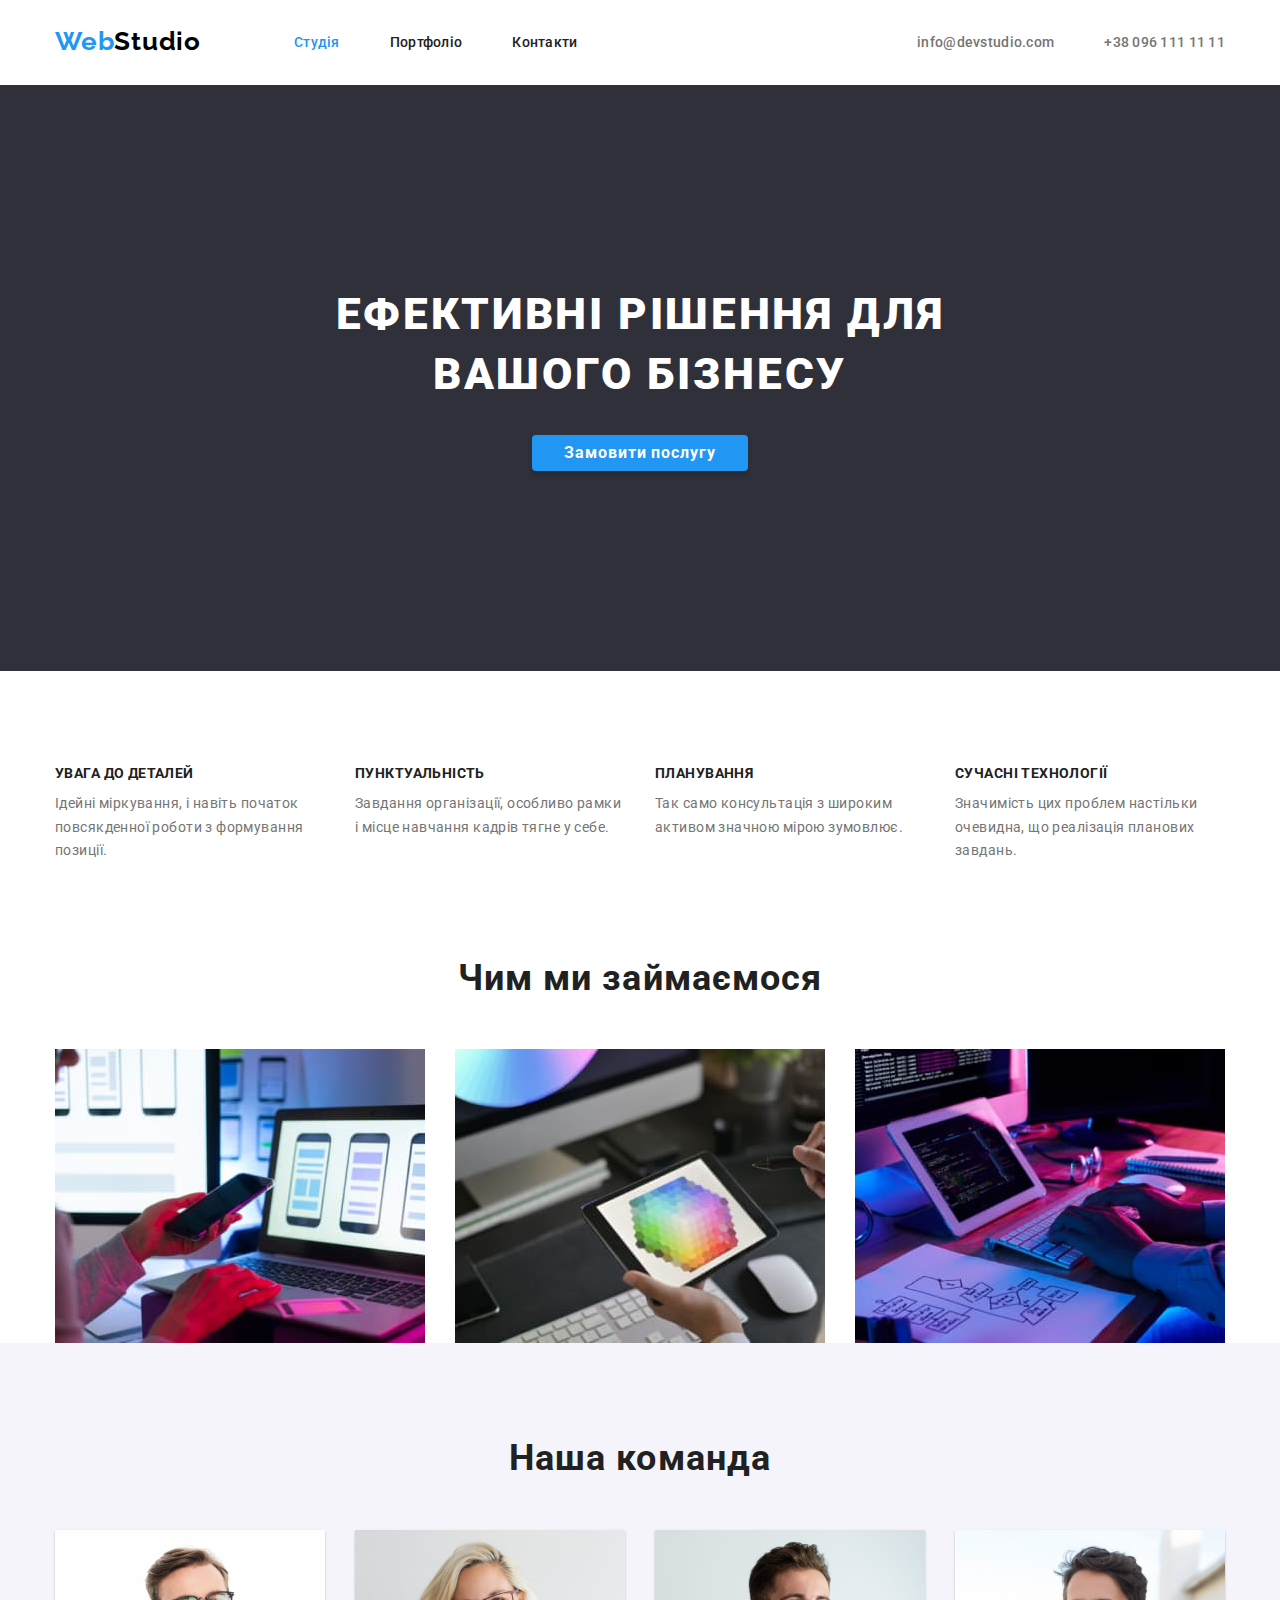
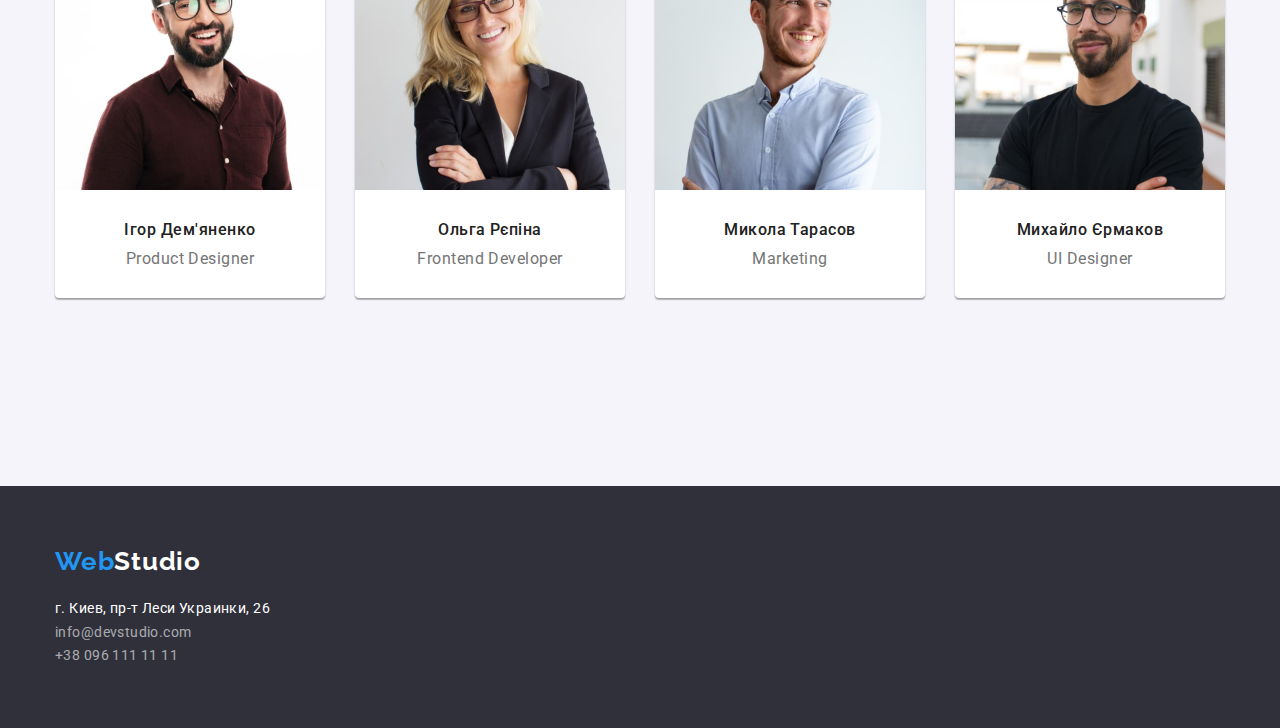
==== index.html @ 9af9db4b "dz3 positioning" ====
<!DOCTYPE html>
<html lang="uk">
  <head>
    <meta charset="UTF-8" />
    <meta http-equiv="X-UA-Compatible" content="IE=edge" />
    <meta name="viewport" content="width=device-width, initial-scale=1.0" />
    <title>Студія</title>
    <link rel="preconnect" href="https://fonts.googleapis.com">
    <link rel="preconnect" href="https://fonts.gstatic.com" crossorigin>
    <link href="https://fonts.googleapis.com/css2?family=Raleway:wght@700&family=Roboto:wght@400;500;700;900&display=swap" rel="stylesheet">
    <link rel="stylesheet" href="https://cdnjs.cloudflare.com/ajax/libs/modern-normalize/1.1.0/modern-normalize.min.css" 
    ntegrity="sha512-wpPYUAdjBVSE4KJnH1VR1HeZfpl1ub8YT/NKx4PuQ5NmX2tKuGu6U/JRp5y+Y8XG2tV+wKQpNHVUX03MfMFn9Q==" 
    crossorigin="anonymous" 
    referrerpolicy="no-referrer" />
    
    <link rel="stylesheet" href="./css/styies.css" />
  </head>
  <body>

    <!--шапка-->

    <header class="header">
      <div class="container heder-container">
      <nav class="header-navigation">
        <a href="./index.html" lang="en" class="header-logo link">Web<span class="logo-big">Studio</span></a>

        <ul class="header-list list">
          <li class="header-item"><a class="header-link current link" href="./index.html">Студія</a></li>
          <li class="header-item"><a class="header-link link" href="./portfolio.html">Портфоліо</a></li>
          <li class="header-item"><a class="header-link link" href="#">Контакти</a></li>
        </ul>
      </nav>
      <ul class="list list-header"> 
        <li><a class="header-mail link" href="mailto:info@devstudio.com">info@devstudio.com</a></li>
        <li><a class="header-tel link" href="tel:+380961111111">+38 096 111 11 11</a></li>
      </ul>
      </div>
    </header>
    <main>

  <!--hero-->    
      <section class="hero">
        <div class="container">
        <h1 class="hero-title">Ефективні рішення для вашого бізнесу</h1>
        <button type="button" class="hero-btn">Замовити послугу</button>
        </div>
      </section>
      <section class="section">
 <!--особливості-->
        <div class="container section-container">
        <h2 class="visually-hidden">Наші особливості</h2>
        <ul class="section list">
          <li class="section-list">
            <h3 class="section-title">Увага до деталей</h3>
            <p class="section-text">
              Ідейні міркування, i навіть початок повсякденної роботи з
              формування позиції.
            </p>
          </li>

          <li class="section-list">
            <h3 class="section-title" >Пунктуальність</h3>
            <p class="section-text">
              Завдання організації, особливо рамки i місце навчання кадрів тягне
              y ceбe.
            </p>
          </li>

          <li class="section-list">
            <h3 class="section-title">Планування</h3>
            <p class="section-text">Так само консультація з широким активом значною мірою зумовлює.</p>
          </li>

          <li class="section-list">
            <h3 class="section-title">Сучасні технології</h3>
            <p class="section-text">
              Значимість цих проблем настільки очевидна, що реалізація планових
              завдань.
            </p>
          </li>
        </ul>
        </div>
      </section>
      <section class="content">
 <!--Чим ми займаємося-->
       <div class="container">
        <h2 class="content-title">Чим ми займаємося</h2>
        <ul class="list content-container">
          <li class="content-list"><img class="content-img" src="./images/smartphone.jpg" alt="смартфон" width="370" /></li>
          <li class="content-list"><img class="content-img" src="./images/tablet.jpg" alt="планшет" width="370" /></li>
          <li class="content-list"><img class="content-img" src="./images/computer.jpg" alt="комп'ютер" width="370" /></li>
        </ul>
        </div>
      </section>
      <section class="command">
  <!--наша команда-->
       <div class="container command-container">
        <h2 class="title">Наша команда</h2>
        <ul class="list command-item">
          <div class="container-list">
          <li class="command-list">
            <img class="command-img" src="./images/img1.jpg" alt="Ігор Дем'яненко" width="270" />
            <div class="container-comand">
            <h3 class="command-title" >Ігор Дем'яненко</h3>
            <p class="command-desc" lang="en">Product Designer</p>
            </div>
          </li>
          </div>
          <div class="container-list">
          <li class="command-list">
            <img class="command-img" src="./images/img2.jpg" alt="Ольга Рєпіна" width="270" />
            <div class="container-comand">
            <h3 class="command-title" >Ольга Рєпіна</h3>
            <p class="command-desc" lang="en">Frontend Developer</p>
            </div>
          </li>
          </div>
          <div class="container-list">
          <li class="command-list">
            <img class="command-img" src="./images/img3.jpg" alt="Микола Тарасов" width="270" />
           <div class="container-comand">
            <h3 class="command-title" >Микола Тарасов</h3>
            <p class="command-desc" lang="en">Marketing</p>
            </div>
          </li>
          </div>
          <div class="container-list">
          <li class="command-list">
            <img class="command-img" src="./images/img4.jpg" alt="Михайло Єрмаков" width="270" />
            <div class="container-comand">
            <h3 class="command-title" >Михайло Єрмаков</h3>
            <p class="command-desc" lang="en">UI Designer</p>
            </div>
          </li>
          </div>
        </ul>
        </div>
      </section>
    </main>

    <!--підвал-->
    <footer class="footer">
      <div class="container">
      <a class="footer-logo link" href="./index.html" lang="en">Web<span class="logo-small">Studio</span></a>
      <address class="container-address">
        <ul class="footer-list list">
         <li><a class="footer-address link" href="https://goo.gl/maps/CPtrU1FHBa2aNyZL9" target="_blank" rel="noopener noreferrer nofollow">г. Киев, пр-т Леси Украинки, 26</a></li>          
         <li><a class="footer-mail link" href="mailto:info@devstudio.com">info@devstudio.com</a></li>
         <li><a class="footer-tel link" href="tel:+380961111111">+38 096 111 11 11</a></li>
       </ul>
      </address>
      </div>
    </footer>
  </body>
</html>
---- css/styies.css ----
:root {
 --typical-lh: 1.14;
 --main-color: #757575;
 --main-btn: #212121; 
 --second-color: #212121;
 --second-btn:  #ffffff;
 --accent-color: #2196F3;
 --title-color: #ffffff;
 --basic-fon: #ffffff;
 --section-color: #2f303a;
 --logo-basic: #ffffff;
 --command-fon: #F5F4FA;
 --footer-color: rgba(255, 255, 255, 0.6);
 --hover-btn: #188CE8;
 --logo-big: #000000;
}

p, h1, h2, h3, h4, h5, h6 {
  margin: 0;
} 

ul, ol {
  margin: 0;
  padding-left: 0;
}

img {
display: block;
}

body {
  font-family: "Roboto", sans-serif;
  background-color: var(--basic-fon);
  color: var(--main-color);
}

.list {
 list-style: none;
}

.link {
 text-decoration: none;
}

.container {
  width: 1200px;
  padding-left: 15px;
  padding-right: 15px;
  margin: 0 auto;
}

.visually-hidden {
  position: absolute;
  width: 1px;
  height: 1px;
  margin: -1px;
  border: 0;
  padding: 0;
  white-space: nowrap;
  clip-path: inset(100%);
  clip: rect(0 0 0 0);
  overflow: hidden;
}

 
/* а шапки #FFFFFF; */ 
/* цвет фона герой #2F303A;*/
/* цвет фона страницы #FFFFFF*/
/* цвет фона команда #F5F4FA; цвет карточек #FFFFFF*/
/* цвет фона подвал #2F303A;*/

/* цвет основного текста #757575 */
/* вторичный цвет  #212121; */
/*  #FFFFFF; rgba(255, 255, 255, 0.6); */
/* цвет акцента  #2196F3; */

/* --page Studio----*/

/* -----------шапка------------ */
.header {
  padding-top: 24px;
  padding-bottom: 25px;

}

.header-navigation {
  display: flex;
  align-items: center;
}

.heder-container{
  display: flex;
  align-items: center;
}

.header-logo {
  font-family: "Raleway", sans-serif;
  font-weight: 700;
  font-size: 26px;
  line-height: 1.38;
  letter-spacing: 0.03em;
  color: var(--accent-color);
  margin-right: 93px;
}

.logo-big {
 color: var(--logo-big);  
}

.logo-small {
 color: var(--logo-basic);
}

.header-list {
  display: flex;
  min-width: 281px;
  gap: 50px;
}

.list-header {
  display: flex;
  margin-left: auto;
  gap: 50px;
}

.header-link {
  font-weight: 500;
  font-size: 14px;
  line-height: var(--typical-lh);
  letter-spacing: 0.02em;
  color: var(--second-color);
}

.header-mail,
.header-tel {
  font-weight: 500;
  font-size: 14px;
  line-height: var(--typical-lh);
  letter-spacing: 0.02em;
  color: var(--main-color);
}

.header-tel:hover,
.header-mail:hover,
.header-link:hover,
.header-tel:focus,
.header-mail:focus,
.header-link:focus {
  color: var(--accent-color);
} 

.header-list .header-link.current {
  color: var(--accent-color);
}


/* --------------hero------------ */
.hero {
  background-color: var(--section-color);
  padding-top: 200px;
  padding-bottom: 200px;
  text-align: center; 
}

.hero-title {
  font-weight: 900;
  font-size: 44px;
  line-height: 1.36;
  letter-spacing: 0.06em;
  text-align: center;
  text-transform: uppercase;
  color: var(--title-color);
  max-width: 696px;
  margin: 0 auto;

}

.hero-btn {
  font-family: inherit;
  font-weight: 700;
  font-size: 16px;
  line-height: 1.88;
  letter-spacing: 0.06em;
  border-color: transparent;
  color: var(--second-btn);
  border-radius: 4px;
  cursor: pointer;
  background-color: var(--accent-color);
  box-shadow: 0px 4px 4px rgba(0, 0, 0, 0.15);
  min-width: 216px;
  margin-top: 30px;
}

.hero-btn:hover,
.hero-btn:focus {
  background-color: var(--hover-btn);
  filter: drop-shadow(0px 4px 4px rgba(0, 0, 0, 0.25));
}
/* --------------особливості-------- */

.section-container {
  display: flex;
  padding-top: 95px;
  padding-bottom: 94px;

}


.section {
  display: flex;
  flex-wrap: wrap;
  gap: 30px;
}

.list {
}


.section-list {
  width: 270px;
}
.section-title {
  font-weight: 700;
  font-size: 14px;
  line-height: var(--typical-lh);
  letter-spacing: 0.03em;
  text-transform: uppercase;
  color: var(--second-color);
  padding-bottom: 10px;

}
.section-text {
  font-size: 14px;
  line-height: 1.71;
  letter-spacing: 0.03em;
  color: var(--main-color);
}
/* -------------Чим ми займаємося--- */

.content {

}

.command-container{
  padding-top: 94px;
  padding-bottom: 94px;
}

.content-title {
  font-weight: 700;
  font-size: 36px;
  line-height: 1.17;
  text-align: center;
  letter-spacing: 0.03em;
  color: var(--second-color);
  padding-bottom: 50px;
}

.content-container{
  display: flex;
  flex-wrap: wrap;
  gap: 30px;
}

.content-list {
}
.content-img {
}

/* ------------наша команда-------- */

.title {
  font-weight: 700;
  font-size: 36px;
  line-height: 1.17;
  text-align: center;
  letter-spacing: 0.03em;
  color: var(--second-color);
  margin-bottom: 50px;
}
.command {
  background-color: var(--command-fon);
  padding-bottom: 94px;
}

.command-item {
  display: flex;
  flex-wrap: wrap;
  gap: 30px;
}

.container-list {
  display: flex;
  width: calc((100% - 90px) / 4);
  
}

.command-list {
  background-color: var(--basic-fon);
  box-shadow: 0px 1px 3px rgba(0, 0, 0, 0.12), 0px 1px 1px rgba(0, 0, 0, 0.14), 0px 2px 1px rgba(0, 0, 0, 0.2);
  border-radius: 0px 0px 4px 4px;

}

.command-img {
  background: url(4853.jpg);
  border-radius: 0px;
}

.container-comand {
  padding-top: 30px;
  padding-bottom: 30px;
}
.command-title {
  font-weight: 500;
  font-size: 16px;
  line-height: 1.19;
  text-align: center;
  letter-spacing: 0.03em;
  color: var(--second-color);
  margin-bottom: 10px;
}
.command-desc {
  font-size: 16px;
  line-height: 1.19;
  text-align: center;
  letter-spacing: 0.03em;
  color: var(--main-color);
}
/* --------------підвал---------------- */
.footer {
  background: var(--section-color);
  padding-top: 60px;
  padding-bottom: 60px;
}
.footer-logo {
  font-family: "Raleway", sans-serif;
  font-weight: 700;
  font-size: 26px;
  line-height: 1.19;
  letter-spacing: 0.03em;
  color: var(--accent-color);
  min-width: 145px;
}
.container-address {
  margin-top: 20px;
  min-width: 231px;

}
.footer-address {
  font-style: normal;
  font-size: 14px;
  line-height: 1.71;
  letter-spacing: 0.03em;
  color: var(--logo-basic);
}

.footer-tel,
.footer-mail {
  font-style: normal;
  font-size: 14px;
  line-height: 1.71;
  letter-spacing: 0.03em;
  color: var(--footer-color);
  margin-top: 9px;
}

.footer-tel:hover,
.footer-mail:hover,
.footer-address:hover,
.footer-tel:focus,
.footer-mail:focus,
.footer-address:focus {
 color: var(--accent-color);
}

/* --page Portfolio-- */


/* -----------filter----------- */

.main {
  padding-top: 94px;
  padding-bottom: 94px;
}

.main-container {
  display: flex;
  flex-wrap: wrap;
  

}

.filter {
  display: flex;
  align-items: flex-start;
  gap: 8px;
  min-width: 575;
  margin: 0 auto;
  
}


.filter-btn {
 font-family: inherit;  
 font-weight: 500;
 font-size: 16px;
 line-height: 1.62;
 text-align: center;
 letter-spacing: 0.03em;
 border-color: transparent;
 color: var(--main-btn);
 border-radius: 4px;
 cursor: pointer;
 background-color: var(--command-fon);
 min-width: 73px;
}
.filter-btn:hover,
.filter-btn:focus {
 color: var(--second-btn);
 background-color: var(--accent-color);
 box-shadow: 0px 4px 4px rgba(0, 0, 0, 0.25);
 }

/* ---------gallery---------- */
.gallery {
  display: flex;
  flex-wrap: wrap;
  gap: 30px;
}

.gallery-item {
  background: #FFFFFF;
  border: 1px solid #EEEEEE;
  width: calc((100% - 60px) / 3);
  margin-top: 34px;
}
.gallery-link {

}

.gallery-desc {
  padding-top: 20px;
  padding-bottom: 20px;
  padding-left: 24px;
  
}

.gallery-title {
 font-weight: 700;
 font-size: 18px;
 line-height: 2.00;
 letter-spacing: 0.06em;
 color: var(--second-color);
 margin-bottom: 4px;
}

.gallery-text {
 font-size: 16px;
 line-height: 1.88;
 letter-spacing: 0.03em;
 color: var(--main-color);
}
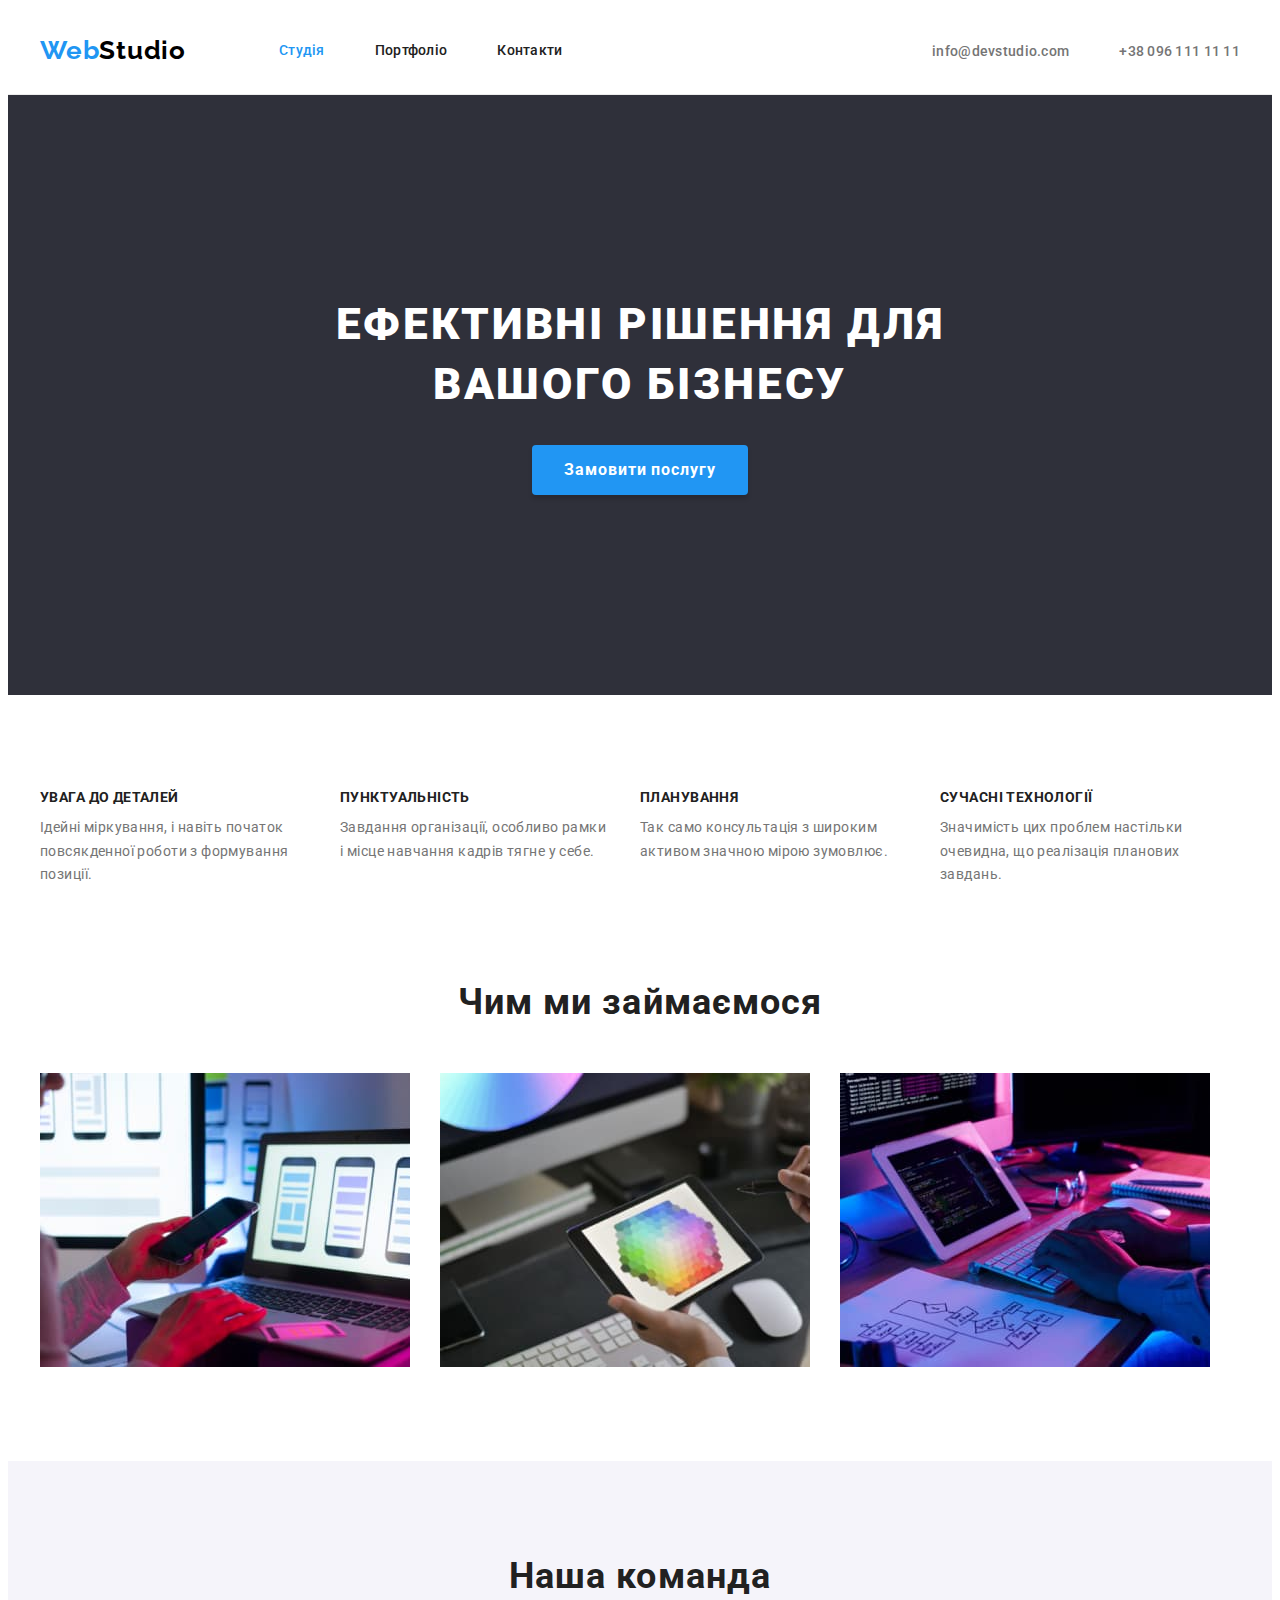
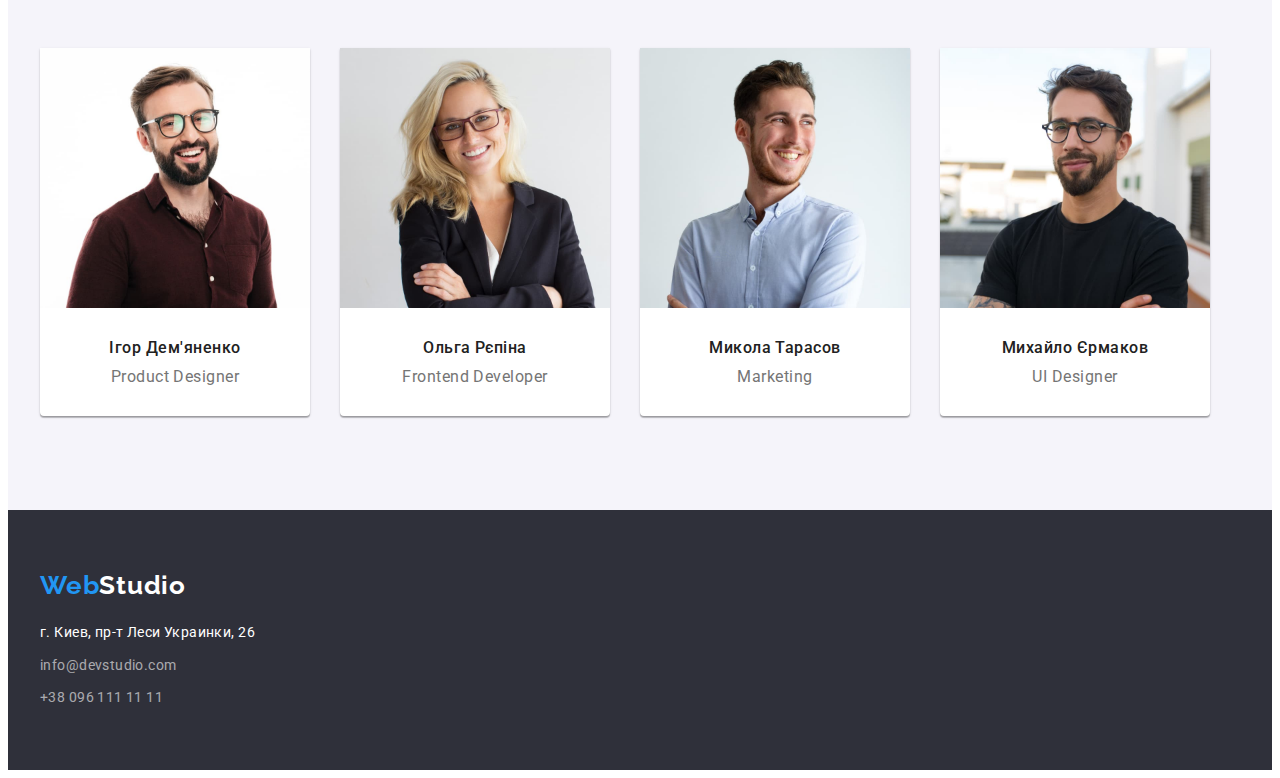
==== commit 841898e1: "dz3 finish" ====
--- a/index.html
+++ b/index.html
@@ -9,7 +9,7 @@
     <link rel="preconnect" href="https://fonts.gstatic.com" crossorigin>
     <link href="https://fonts.googleapis.com/css2?family=Raleway:wght@700&family=Roboto:wght@400;500;700;900&display=swap" rel="stylesheet">
     <link rel="stylesheet" href="https://cdnjs.cloudflare.com/ajax/libs/modern-normalize/1.1.0/modern-normalize.min.css" 
-    ntegrity="sha512-wpPYUAdjBVSE4KJnH1VR1HeZfpl1ub8YT/NKx4PuQ5NmX2tKuGu6U/JRp5y+Y8XG2tV+wKQpNHVUX03MfMFn9Q==" 
+    integrity="sha512-wpPYUAdjBVSE4KJnH1VR1HeZfpl1ub8YT/NKx4PuQ5NmX2tKuGu6U/JRp5y+Y8XG2tV+wKQpNHVUX03MfMFn9Q==" 
     crossorigin="anonymous" 
     referrerpolicy="no-referrer" />
     
@@ -45,9 +45,9 @@
         <button type="button" class="hero-btn">Замовити послугу</button>
         </div>
       </section>
-      <section class="section">
+      <section class="section-container">
  <!--особливості-->
-        <div class="container section-container">
+        <div class="container">
         <h2 class="visually-hidden">Наші особливості</h2>
         <ul class="section list">
           <li class="section-list">
@@ -94,45 +94,37 @@
       </section>
       <section class="command">
   <!--наша команда-->
-       <div class="container command-container">
+       <div class="container">
         <h2 class="title">Наша команда</h2>
         <ul class="list command-item">
-          <div class="container-list">
           <li class="command-list">
             <img class="command-img" src="./images/img1.jpg" alt="Ігор Дем'яненко" width="270" />
-            <div class="container-comand">
             <h3 class="command-title" >Ігор Дем'яненко</h3>
             <p class="command-desc" lang="en">Product Designer</p>
-            </div>
           </li>
-          </div>
-          <div class="container-list">
           <li class="command-list">
             <img class="command-img" src="./images/img2.jpg" alt="Ольга Рєпіна" width="270" />
-            <div class="container-comand">
             <h3 class="command-title" >Ольга Рєпіна</h3>
             <p class="command-desc" lang="en">Frontend Developer</p>
-            </div>
           </li>
-          </div>
-          <div class="container-list">
+          
           <li class="command-list">
             <img class="command-img" src="./images/img3.jpg" alt="Микола Тарасов" width="270" />
-           <div class="container-comand">
+           
             <h3 class="command-title" >Микола Тарасов</h3>
             <p class="command-desc" lang="en">Marketing</p>
-            </div>
+           
           </li>
-          </div>
-          <div class="container-list">
+         
+          
           <li class="command-list">
             <img class="command-img" src="./images/img4.jpg" alt="Михайло Єрмаков" width="270" />
-            <div class="container-comand">
+            
             <h3 class="command-title" >Михайло Єрмаков</h3>
             <p class="command-desc" lang="en">UI Designer</p>
-            </div>
+            
           </li>
-          </div>
+          
         </ul>
         </div>
       </section>
@@ -144,9 +136,9 @@
       <a class="footer-logo link" href="./index.html" lang="en">Web<span class="logo-small">Studio</span></a>
       <address class="container-address">
         <ul class="footer-list list">
-         <li><a class="footer-address link" href="https://goo.gl/maps/CPtrU1FHBa2aNyZL9" target="_blank" rel="noopener noreferrer nofollow">г. Киев, пр-т Леси Украинки, 26</a></li>          
-         <li><a class="footer-mail link" href="mailto:info@devstudio.com">info@devstudio.com</a></li>
-         <li><a class="footer-tel link" href="tel:+380961111111">+38 096 111 11 11</a></li>
+         <li class="footer-link"><a class="footer-address link" href="https://goo.gl/maps/CPtrU1FHBa2aNyZL9" target="_blank" rel="noopener noreferrer nofollow">г. Киев, пр-т Леси Украинки, 26</a></li>          
+         <li class="footer-link"><a class="footer-mail link" href="mailto:info@devstudio.com">info@devstudio.com</a></li>
+         <li class="footer-link"><a class="footer-tel link" href="tel:+380961111111">+38 096 111 11 11</a></li>
        </ul>
       </address>
       </div>
--- a/css/styies.css
+++ b/css/styies.css
@@ -47,6 +47,7 @@
   padding-left: 15px;
   padding-right: 15px;
   margin: 0 auto;
+  
 }
 
 .visually-hidden {
@@ -78,9 +79,7 @@
 
 /* -----------шапка------------ */
 .header {
-  padding-top: 24px;
-  padding-bottom: 25px;
-
+  border-bottom: 1px solid #ECECEC;
 }
 
 .header-navigation {
@@ -101,6 +100,7 @@
   letter-spacing: 0.03em;
   color: var(--accent-color);
   margin-right: 93px;
+  padding: 25px 0;
 }
 
 .logo-big {
@@ -129,6 +129,8 @@
   line-height: var(--typical-lh);
   letter-spacing: 0.02em;
   color: var(--second-color);
+  display: block;
+  padding: 32px 0;
 }
 
 .header-mail,
@@ -138,6 +140,7 @@
   line-height: var(--typical-lh);
   letter-spacing: 0.02em;
   color: var(--main-color);
+  padding: 32px 0;
 }
 
 .header-tel:hover,
@@ -181,14 +184,14 @@
   font-size: 16px;
   line-height: 1.88;
   letter-spacing: 0.06em;
-  border-color: transparent;
+  border: none;
   color: var(--second-btn);
   border-radius: 4px;
   cursor: pointer;
   background-color: var(--accent-color);
   box-shadow: 0px 4px 4px rgba(0, 0, 0, 0.15);
-  min-width: 216px;
   margin-top: 30px;
+  padding: 10px 32px;
 }
 
 .hero-btn:hover,
@@ -199,10 +202,9 @@
 /* --------------особливості-------- */
 
 .section-container {
-  display: flex;
-  padding-top: 95px;
-  padding-bottom: 94px;
-
+  display: block;
+   padding-top: 95px;
+   padding-bottom: 94px;
 }
 
 
@@ -238,12 +240,9 @@
 /* -------------Чим ми займаємося--- */
 
 .content {
-
-}
-
-.command-container{
-  padding-top: 94px;
+  display: block;
   padding-bottom: 94px;
+
 }
 
 .content-title {
@@ -281,16 +280,12 @@
 .command {
   background-color: var(--command-fon);
   padding-bottom: 94px;
+  padding-top: 94px;
 }
 
 .command-item {
   display: flex;
-  flex-wrap: wrap;
   gap: 30px;
-}
-
-.container-list {
-  display: flex;
   width: calc((100% - 90px) / 4);
   
 }
@@ -307,10 +302,6 @@
   border-radius: 0px;
 }
 
-.container-comand {
-  padding-top: 30px;
-  padding-bottom: 30px;
-}
 .command-title {
   font-weight: 500;
   font-size: 16px;
@@ -319,6 +310,7 @@
   letter-spacing: 0.03em;
   color: var(--second-color);
   margin-bottom: 10px;
+  padding-top: 30px;
 }
 .command-desc {
   font-size: 16px;
@@ -326,6 +318,7 @@
   text-align: center;
   letter-spacing: 0.03em;
   color: var(--main-color);
+  padding-bottom: 30px;
 }
 /* --------------підвал---------------- */
 .footer {
@@ -345,14 +338,27 @@
 .container-address {
   margin-top: 20px;
   min-width: 231px;
-
-}
+}
+
+.footer-list {
+  
+}
+
+.footer-link {
+  margin-bottom: 9px;
+}
+
+.footer-link:last-child {
+  margin-bottom: 0;
+}
+
 .footer-address {
   font-style: normal;
   font-size: 14px;
   line-height: 1.71;
   letter-spacing: 0.03em;
   color: var(--logo-basic);
+  
 }
 
 .footer-tel,
@@ -362,7 +368,7 @@
   line-height: 1.71;
   letter-spacing: 0.03em;
   color: var(--footer-color);
-  margin-top: 9px;
+  
 }
 
 .footer-tel:hover,
@@ -384,20 +390,14 @@
   padding-bottom: 94px;
 }
 
-.main-container {
-  display: flex;
-  flex-wrap: wrap;
-  
-
+.main-container {  
 }
 
 .filter {
   display: flex;
-  align-items: flex-start;
   gap: 8px;
-  min-width: 575;
-  margin: 0 auto;
-  
+  justify-content: center;
+  margin-bottom: 50px;
 }
 
 
@@ -430,10 +430,9 @@
 }
 
 .gallery-item {
-  background: #FFFFFF;
-  border: 1px solid #EEEEEE;
+  
   width: calc((100% - 60px) / 3);
-  margin-top: 34px;
+  
 }
 .gallery-link {
 
@@ -443,7 +442,9 @@
   padding-top: 20px;
   padding-bottom: 20px;
   padding-left: 24px;
-  
+  padding-right: 24px;
+  border: 1px solid #EEEEEE;
+  border-top: none;
 }
 
 .gallery-title {
